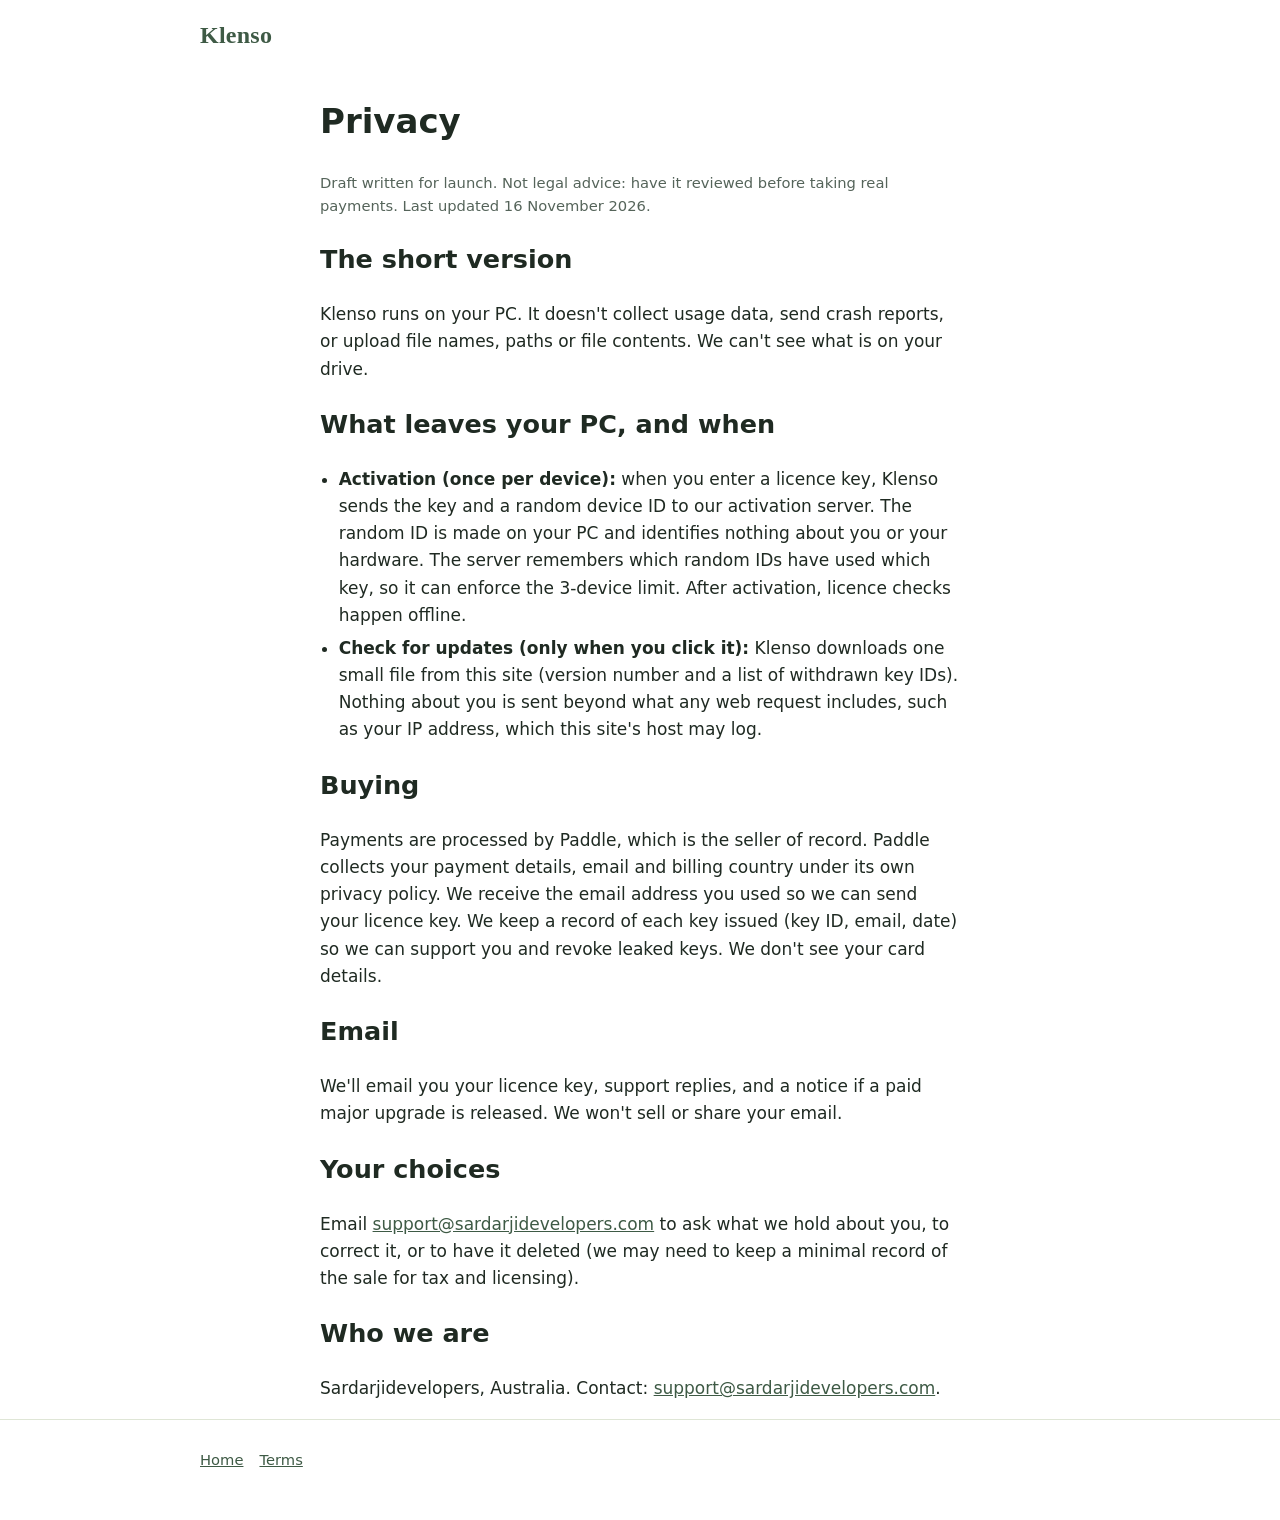
==== privacy.html @ f638d816 "Add Klenso landing site (sandbox checkout) Static site: landing page with Paddle overlay checkout (s" ====
<!doctype html>
<html lang="en-AU">
<head>
<meta charset="utf-8">
<meta name="viewport" content="width=device-width, initial-scale=1">
<title>Privacy | Klenso</title>
<link rel="stylesheet" href="style.css">
</head>
<body>
<header><div class="wrap"><a class="brand" href="/">Klenso</a></div></header>
<main><div class="wrap narrow">
  <h1>Privacy</h1>
  <p class="note">Draft written for launch. Not legal advice: have it reviewed before taking real payments. Last updated 16 November 2026.</p>

  <h2>The short version</h2>
  <p>Klenso runs on your PC. It doesn't collect usage data, send crash reports, or upload file names, paths or file contents. We can't see what is on your drive.</p>

  <h2>What leaves your PC, and when</h2>
  <ul class="plain">
    <li><b>Activation (once per device):</b> when you enter a licence key, Klenso sends the key and a random device ID to our activation server. The random ID is made on your PC and identifies nothing about you or your hardware. The server remembers which random IDs have used which key, so it can enforce the 3-device limit. After activation, licence checks happen offline.</li>
    <li><b>Check for updates (only when you click it):</b> Klenso downloads one small file from this site (version number and a list of withdrawn key IDs). Nothing about you is sent beyond what any web request includes, such as your IP address, which this site's host may log.</li>
  </ul>

  <h2>Buying</h2>
  <p>Payments are processed by Paddle, which is the seller of record. Paddle collects your payment details, email and billing country under its own privacy policy. We receive the email address you used so we can send your licence key. We keep a record of each key issued (key ID, email, date) so we can support you and revoke leaked keys. We don't see your card details.</p>

  <h2>Email</h2>
  <p>We'll email you your licence key, support replies, and a notice if a paid major upgrade is released. We won't sell or share your email.</p>

  <h2>Your choices</h2>
  <p>Email <a href="mailto:support@sardarjidevelopers.com">support@sardarjidevelopers.com</a> to ask what we hold about you, to correct it, or to have it deleted (we may need to keep a minimal record of the sale for tax and licensing).</p>

  <h2>Who we are</h2>
  <p>Sardarjidevelopers, Australia. Contact: <a href="mailto:support@sardarjidevelopers.com">support@sardarjidevelopers.com</a>.</p>
</div></main>
<footer><div class="wrap"><a href="/">Home</a><a href="terms.html">Terms</a></div></footer>
</body>
</html>
---- style.css ----
:root {
  --lime: #e2eb98; --moss: #93a392; --fern: #adbf97; --mint: #bad9a2; --sea: #9dc4b5;
  --deep: #3e5a45; --text: #1f2a22; --muted: #55645a; --surface: #f5f8ec; --bg: #ffffff; --line: #dfe6d6;
  --serif: "Iowan Old Style", "Palatino Linotype", Palatino, Georgia, serif;
  --sans: "Segoe UI", system-ui, -apple-system, Roboto, Helvetica, Arial, sans-serif;
}
@media (prefers-color-scheme: dark) {
  :root:not([data-theme="light"]) {
    --text: #e8efe6; --muted: #a9b7ad; --surface: #1c261f; --bg: #141b16; --line: #2b382f; --deep: #bad9a2;
  }
}
* { box-sizing: border-box; }
html { scroll-behavior: smooth; }
body { margin: 0; font: 17px/1.6 var(--sans); color: var(--text); background: var(--bg); }
a { color: var(--deep); }
.wrap { max-width: 920px; margin: 0 auto; padding: 0 20px; }
header { padding: 22px 0; }
header .wrap { display: flex; align-items: center; justify-content: space-between; gap: 16px; }
.brand { font: 700 1.5rem var(--serif); color: var(--deep); text-decoration: none; letter-spacing: .01em; }
nav a { margin-left: 18px; text-decoration: none; color: var(--muted); font-size: .95rem; }
nav a:hover { color: var(--text); }
.hero { padding: 56px 0 40px; }
.hero h1 { font: 700 clamp(2.2rem, 6vw, 3.6rem)/1.1 var(--serif); margin: 0 0 18px; max-width: 14ch; }
.hero p.lead { font-size: 1.25rem; color: var(--muted); max-width: 40ch; margin: 0 0 28px; }
.cta { display: flex; flex-wrap: wrap; gap: 12px; align-items: center; }
.btn { display: inline-block; padding: 13px 22px; border-radius: 10px; border: 1px solid var(--moss); background: var(--mint);
  color: #1f2a22; font: 600 1rem var(--sans); text-decoration: none; cursor: pointer; }
.btn:hover { background: var(--lime); }
.btn.ghost { background: transparent; color: var(--text); }
.btn[aria-disabled="true"] { opacity: .65; cursor: default; }
.note { color: var(--muted); font-size: .92rem; margin-top: 12px; }
section { padding: 40px 0; border-top: 1px solid var(--line); }
section h2 { font: 700 1.7rem var(--serif); margin: 0 0 14px; }
.grid { display: grid; gap: 18px; grid-template-columns: repeat(auto-fit, minmax(240px, 1fr)); }
.card { background: var(--surface); border: 1px solid var(--line); border-radius: 12px; padding: 18px 20px; }
.card h3 { margin: 0 0 6px; font-size: 1.05rem; }
.card p { margin: 0; color: var(--muted); }
ul.plain { padding-left: 1.1em; } ul.plain li { margin: 6px 0; }
.price { font: 700 2.4rem var(--serif); color: var(--deep); }
details { border-top: 1px solid var(--line); padding: 12px 0; } details:first-of-type { border-top: 0; }
summary { cursor: pointer; font-weight: 600; }
details p { color: var(--muted); margin: 8px 0 0; }
footer { border-top: 1px solid var(--line); padding: 28px 0 48px; color: var(--muted); font-size: .92rem; }
footer a { margin-right: 16px; }
.narrow { max-width: 680px; }
.status { padding: 12px 14px; border-radius: 10px; background: var(--surface); border: 1px solid var(--line); }
code { background: var(--surface); padding: 2px 6px; border-radius: 6px; font-size: .92em; }
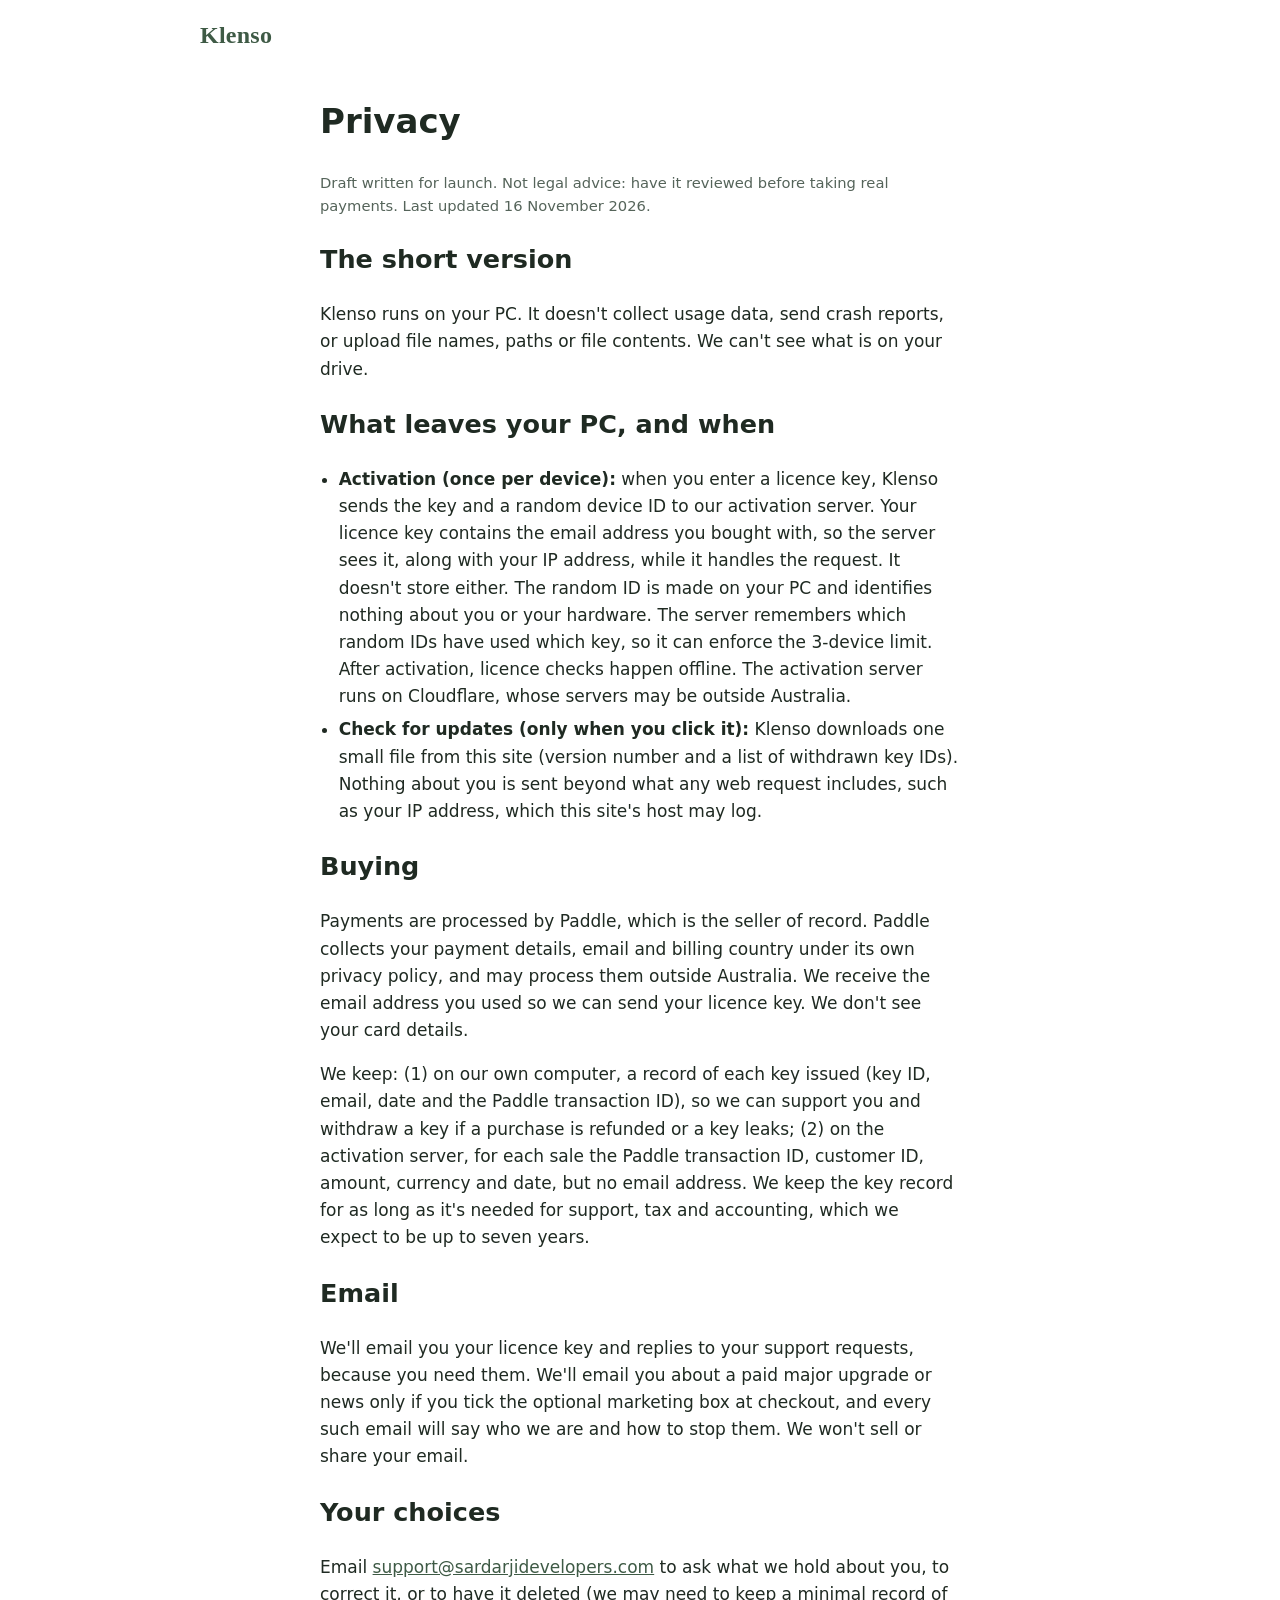
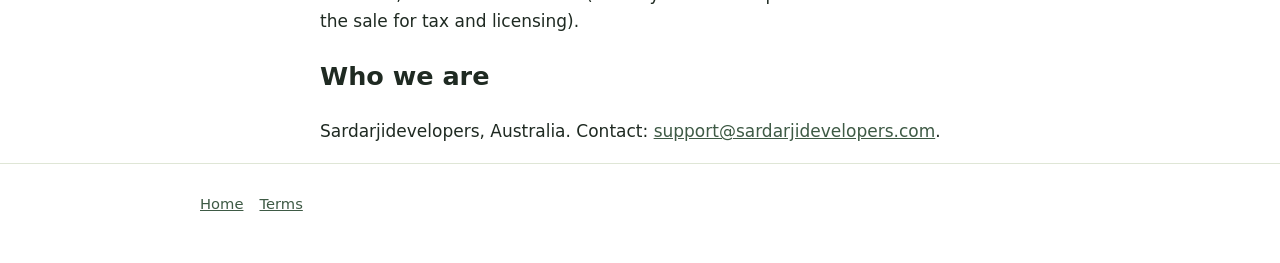
==== commit 12053c2f: "Correct privacy and terms wording; clarify upgrade emails Privacy: activation sees the licence key (" ====
--- a/privacy.html
+++ b/privacy.html
@@ -17,15 +17,16 @@
 
   <h2>What leaves your PC, and when</h2>
   <ul class="plain">
-    <li><b>Activation (once per device):</b> when you enter a licence key, Klenso sends the key and a random device ID to our activation server. The random ID is made on your PC and identifies nothing about you or your hardware. The server remembers which random IDs have used which key, so it can enforce the 3-device limit. After activation, licence checks happen offline.</li>
+    <li><b>Activation (once per device):</b> when you enter a licence key, Klenso sends the key and a random device ID to our activation server. Your licence key contains the email address you bought with, so the server sees it, along with your IP address, while it handles the request. It doesn't store either. The random ID is made on your PC and identifies nothing about you or your hardware. The server remembers which random IDs have used which key, so it can enforce the 3-device limit. After activation, licence checks happen offline. The activation server runs on Cloudflare, whose servers may be outside Australia.</li>
     <li><b>Check for updates (only when you click it):</b> Klenso downloads one small file from this site (version number and a list of withdrawn key IDs). Nothing about you is sent beyond what any web request includes, such as your IP address, which this site's host may log.</li>
   </ul>
 
   <h2>Buying</h2>
-  <p>Payments are processed by Paddle, which is the seller of record. Paddle collects your payment details, email and billing country under its own privacy policy. We receive the email address you used so we can send your licence key. We keep a record of each key issued (key ID, email, date) so we can support you and revoke leaked keys. We don't see your card details.</p>
+  <p>Payments are processed by Paddle, which is the seller of record. Paddle collects your payment details, email and billing country under its own privacy policy, and may process them outside Australia. We receive the email address you used so we can send your licence key. We don't see your card details.</p>
+  <p>We keep: (1) on our own computer, a record of each key issued (key ID, email, date and the Paddle transaction ID), so we can support you and withdraw a key if a purchase is refunded or a key leaks; (2) on the activation server, for each sale the Paddle transaction ID, customer ID, amount, currency and date, but no email address. We keep the key record for as long as it's needed for support, tax and accounting, which we expect to be up to seven years.</p>
 
   <h2>Email</h2>
-  <p>We'll email you your licence key, support replies, and a notice if a paid major upgrade is released. We won't sell or share your email.</p>
+  <p>We'll email you your licence key and replies to your support requests, because you need them. We'll email you about a paid major upgrade or news only if you tick the optional marketing box at checkout, and every such email will say who we are and how to stop them. We won't sell or share your email.</p>
 
   <h2>Your choices</h2>
   <p>Email <a href="mailto:support@sardarjidevelopers.com">support@sardarjidevelopers.com</a> to ask what we hold about you, to correct it, or to have it deleted (we may need to keep a minimal record of the sale for tax and licensing).</p>
